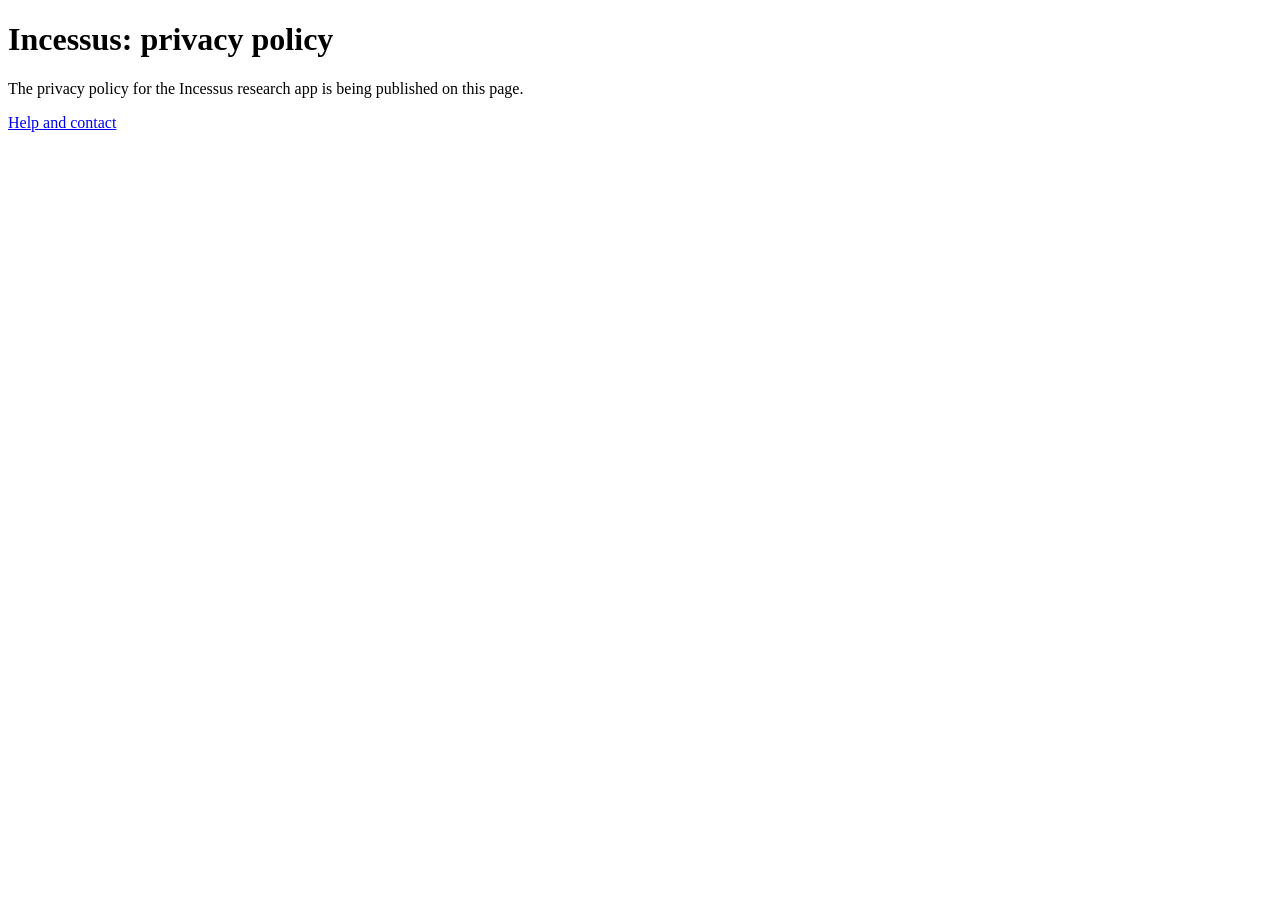
==== privacy.html @ 9a7a67c7 "Placeholder pages Co-Authored-By: Claude Fable 5.2 <noreply@anthropic.com>" ====
<!doctype html>
<html lang="en-GB">
<head>
<meta charset="utf-8">
<meta name="viewport" content="width=device-width, initial-scale=1">
<title>Incessus: privacy policy</title>
</head>
<body>
<h1>Incessus: privacy policy</h1>
<p>The privacy policy for the Incessus research app is being published on this page.</p>
<p><a href="./">Help and contact</a></p>
</body>
</html>
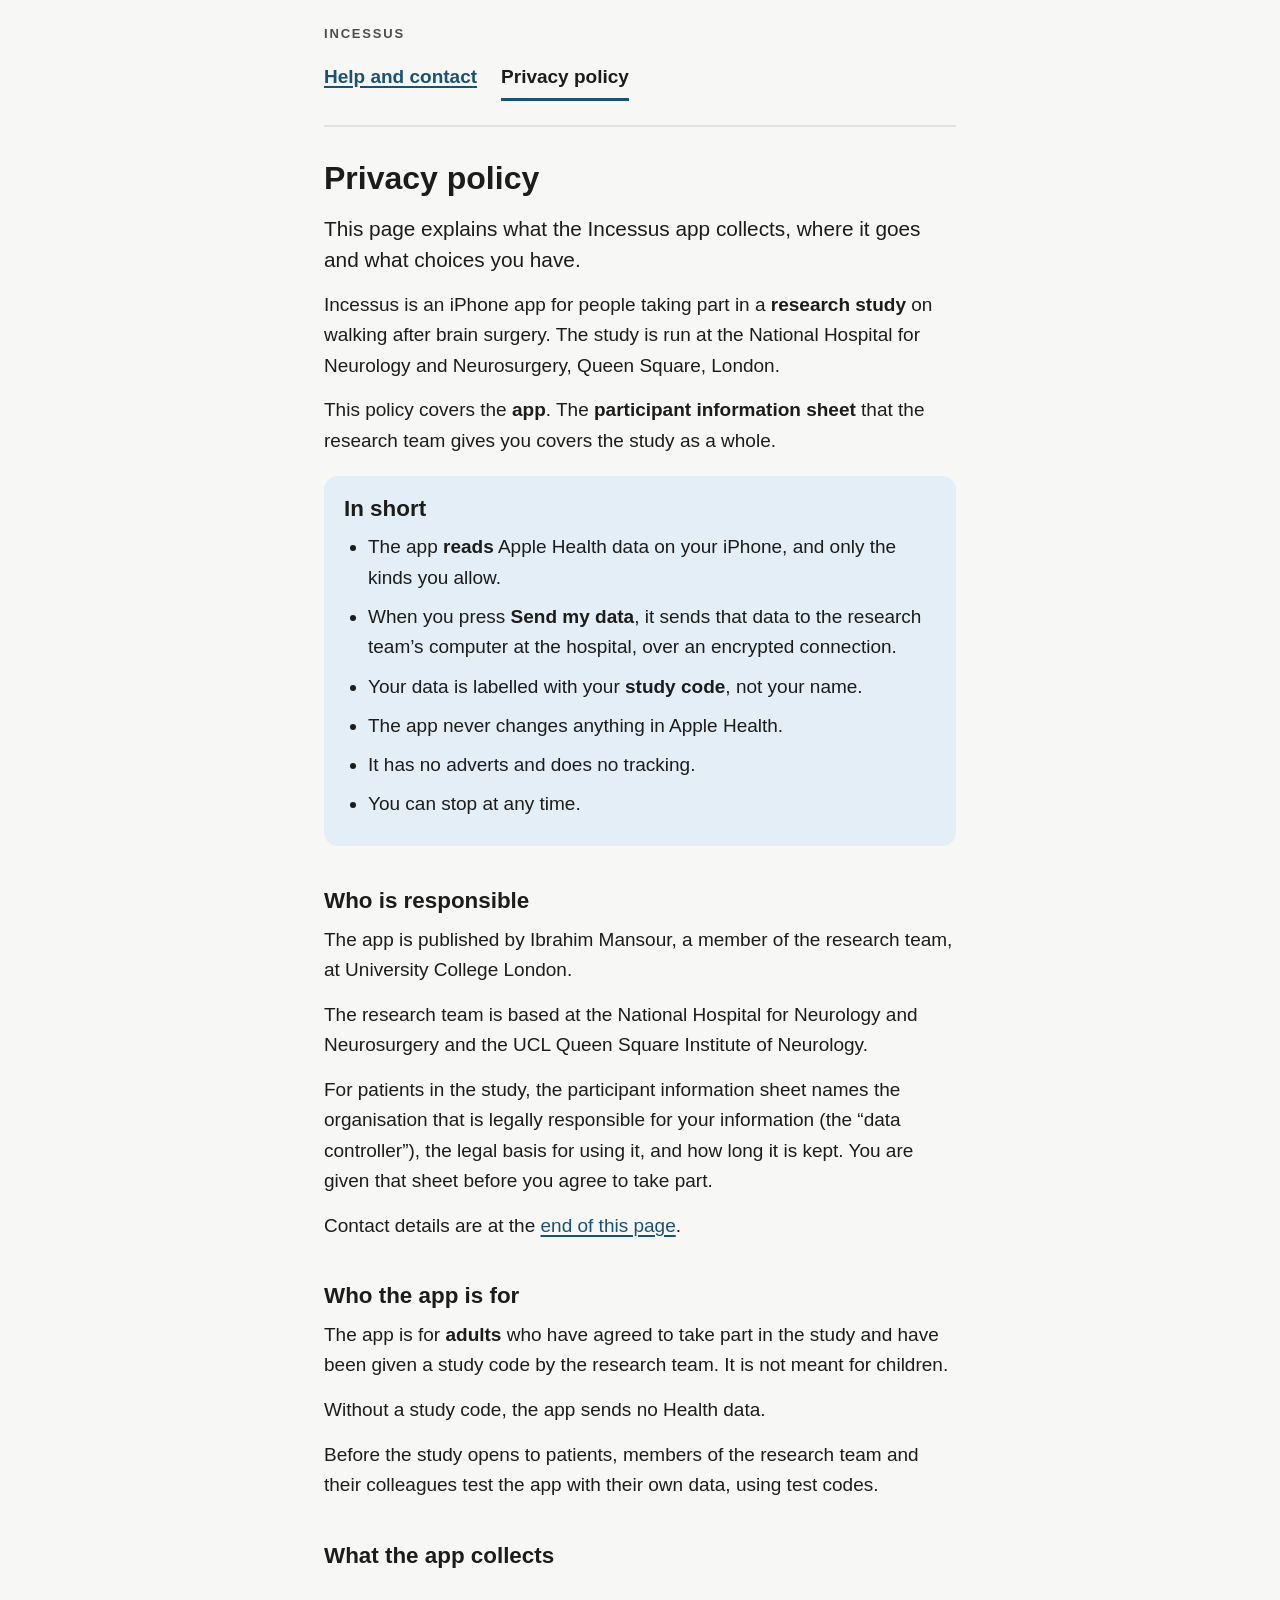
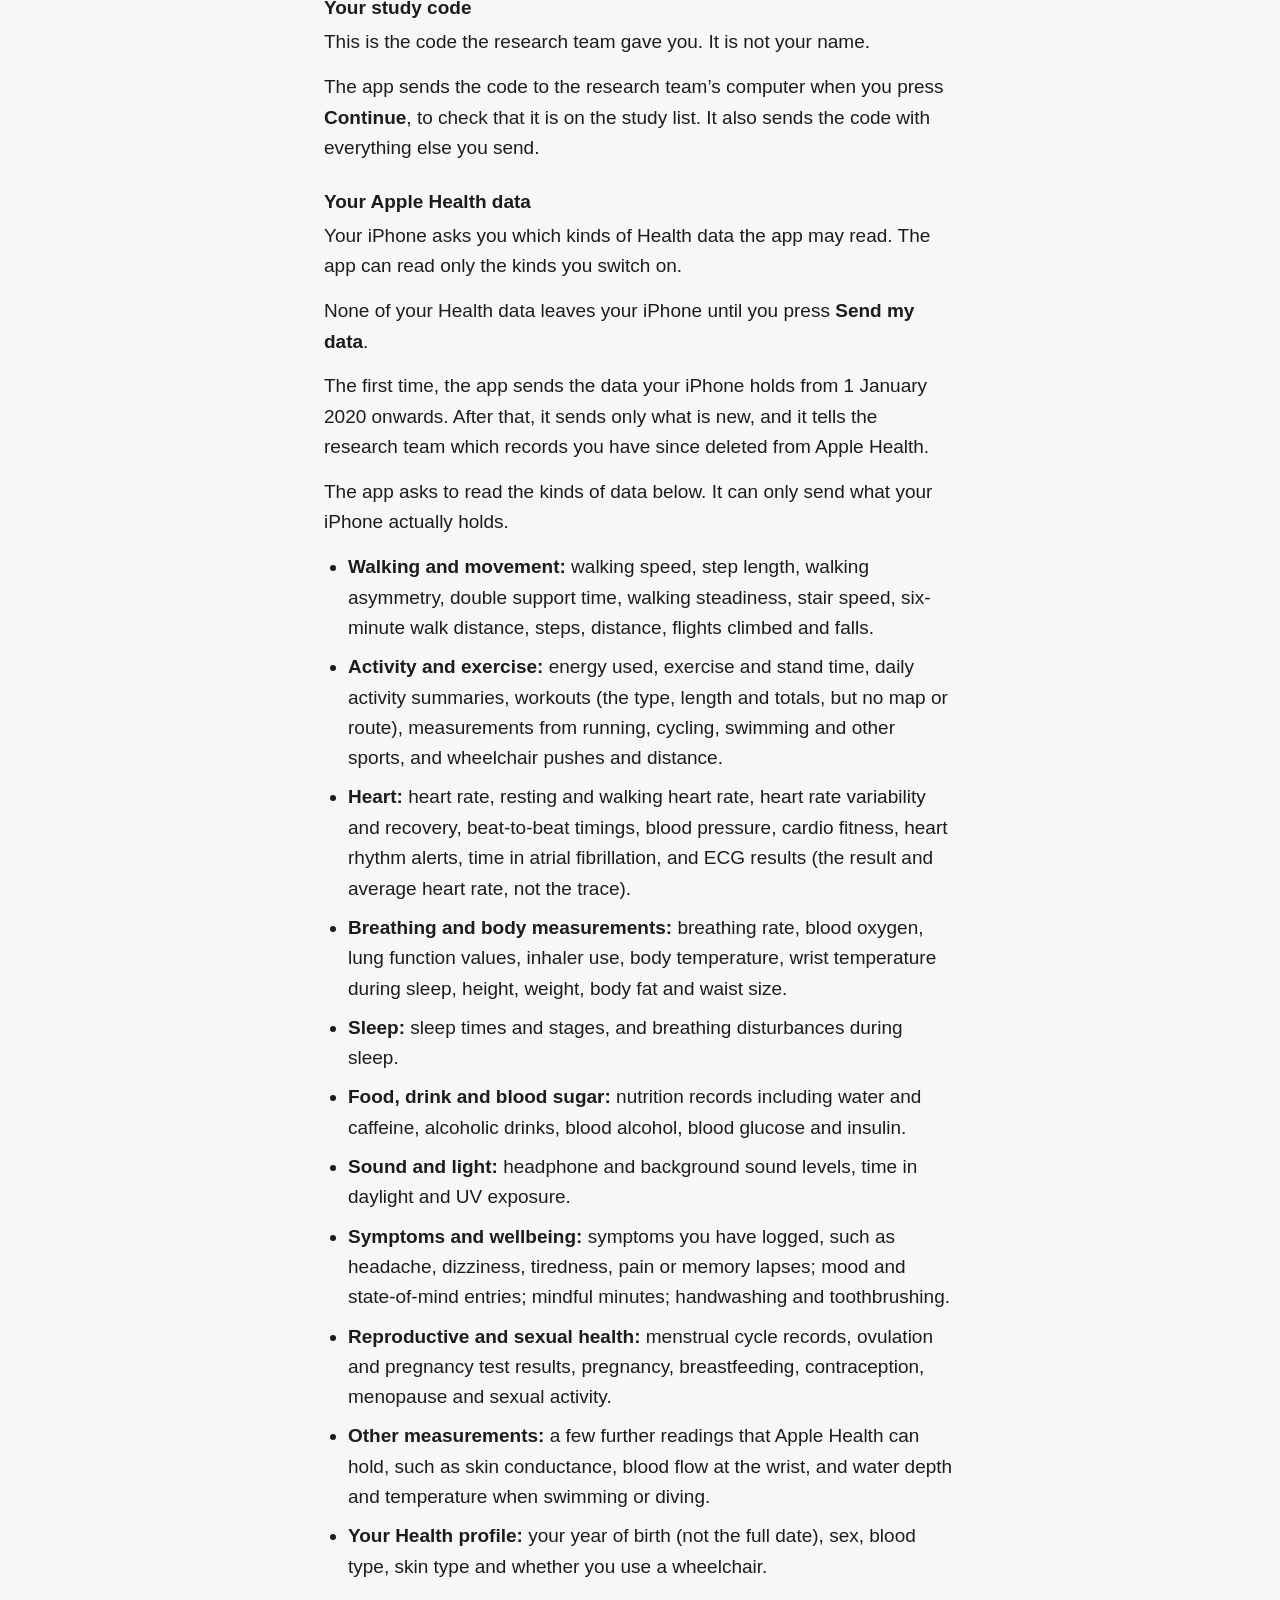
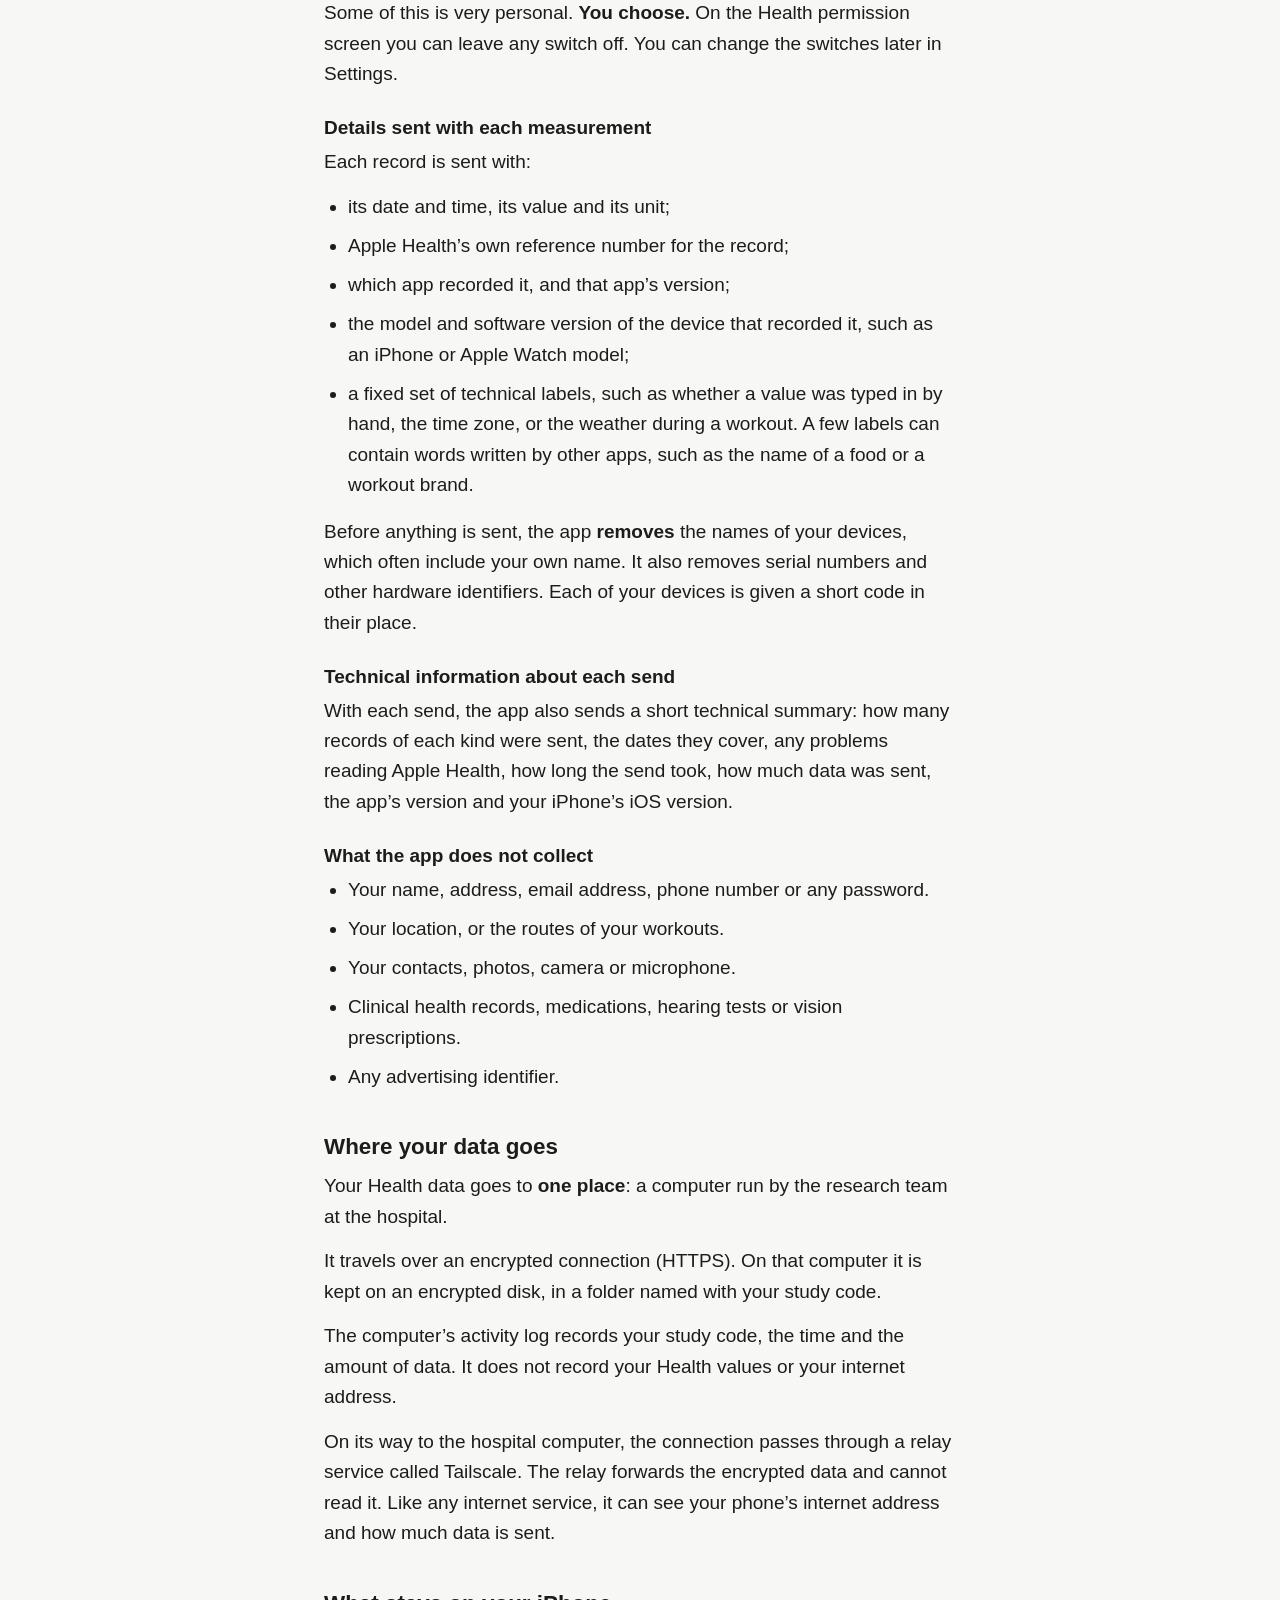
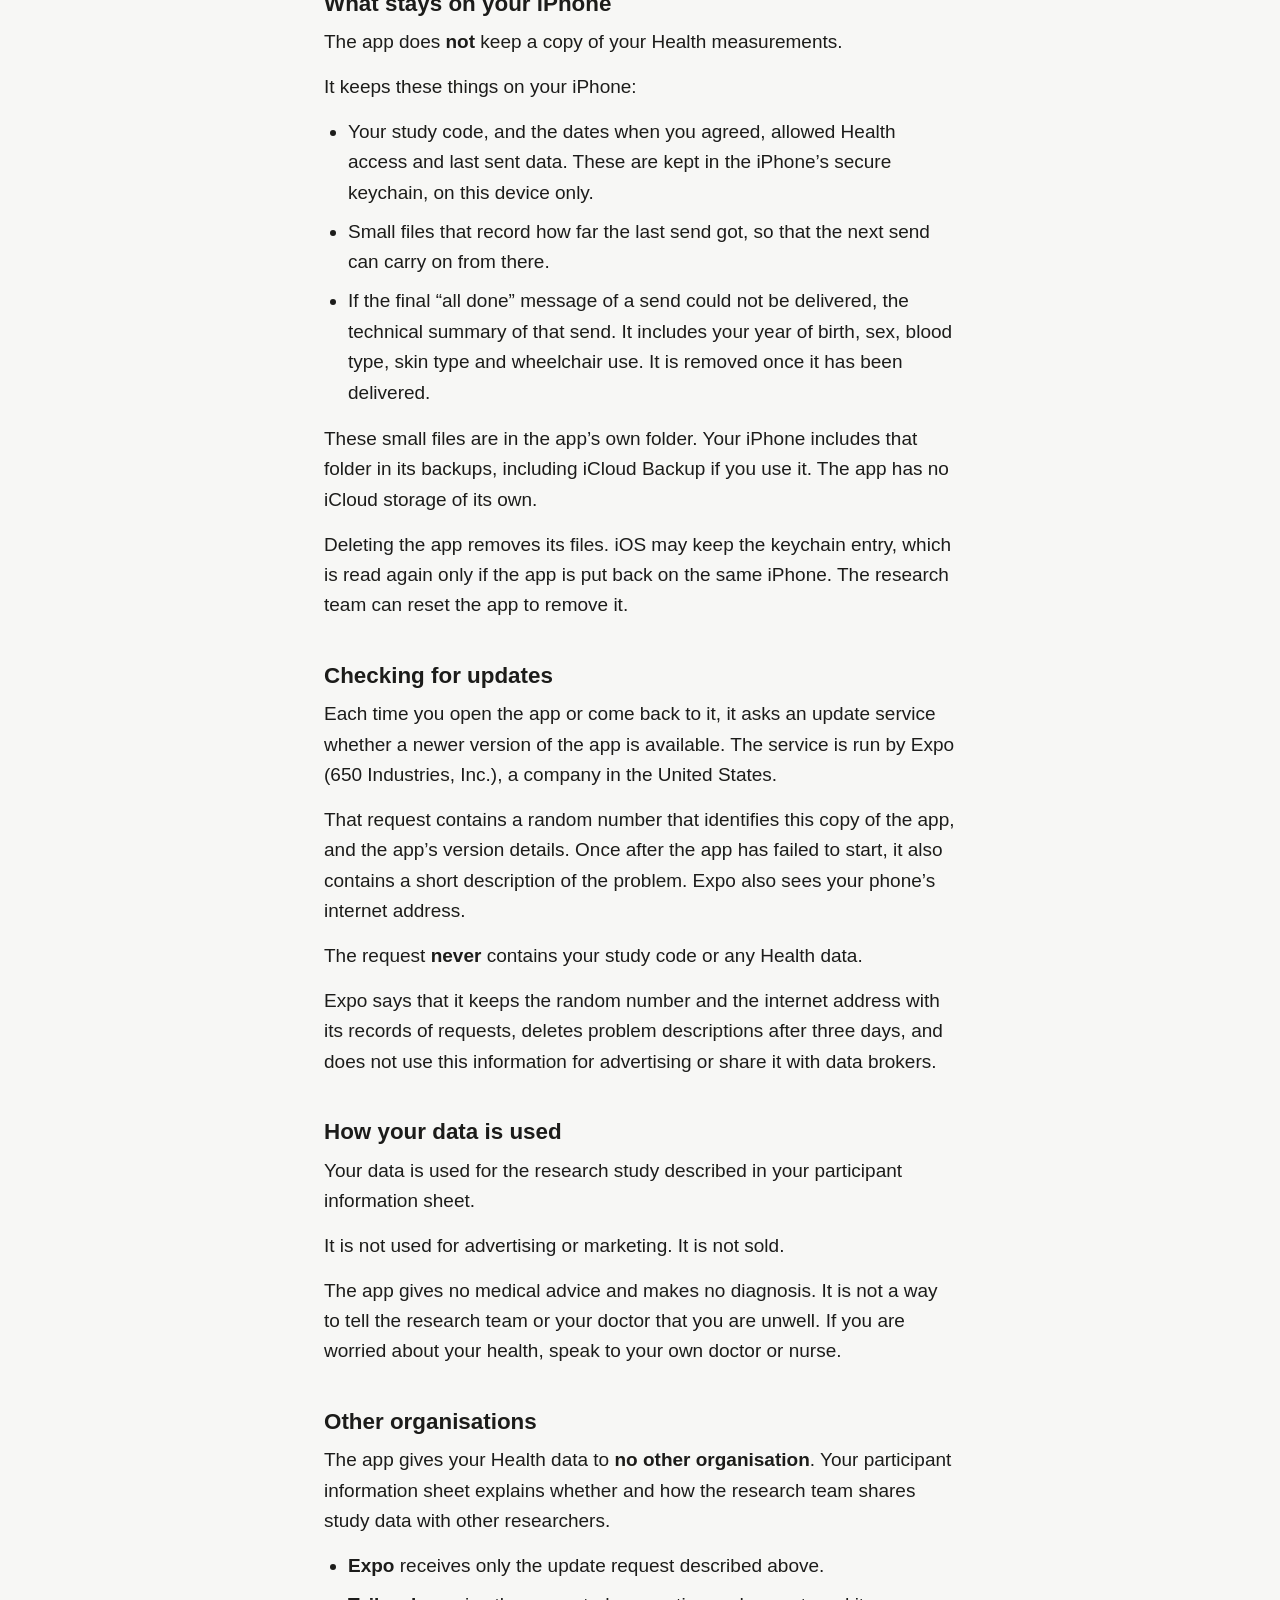
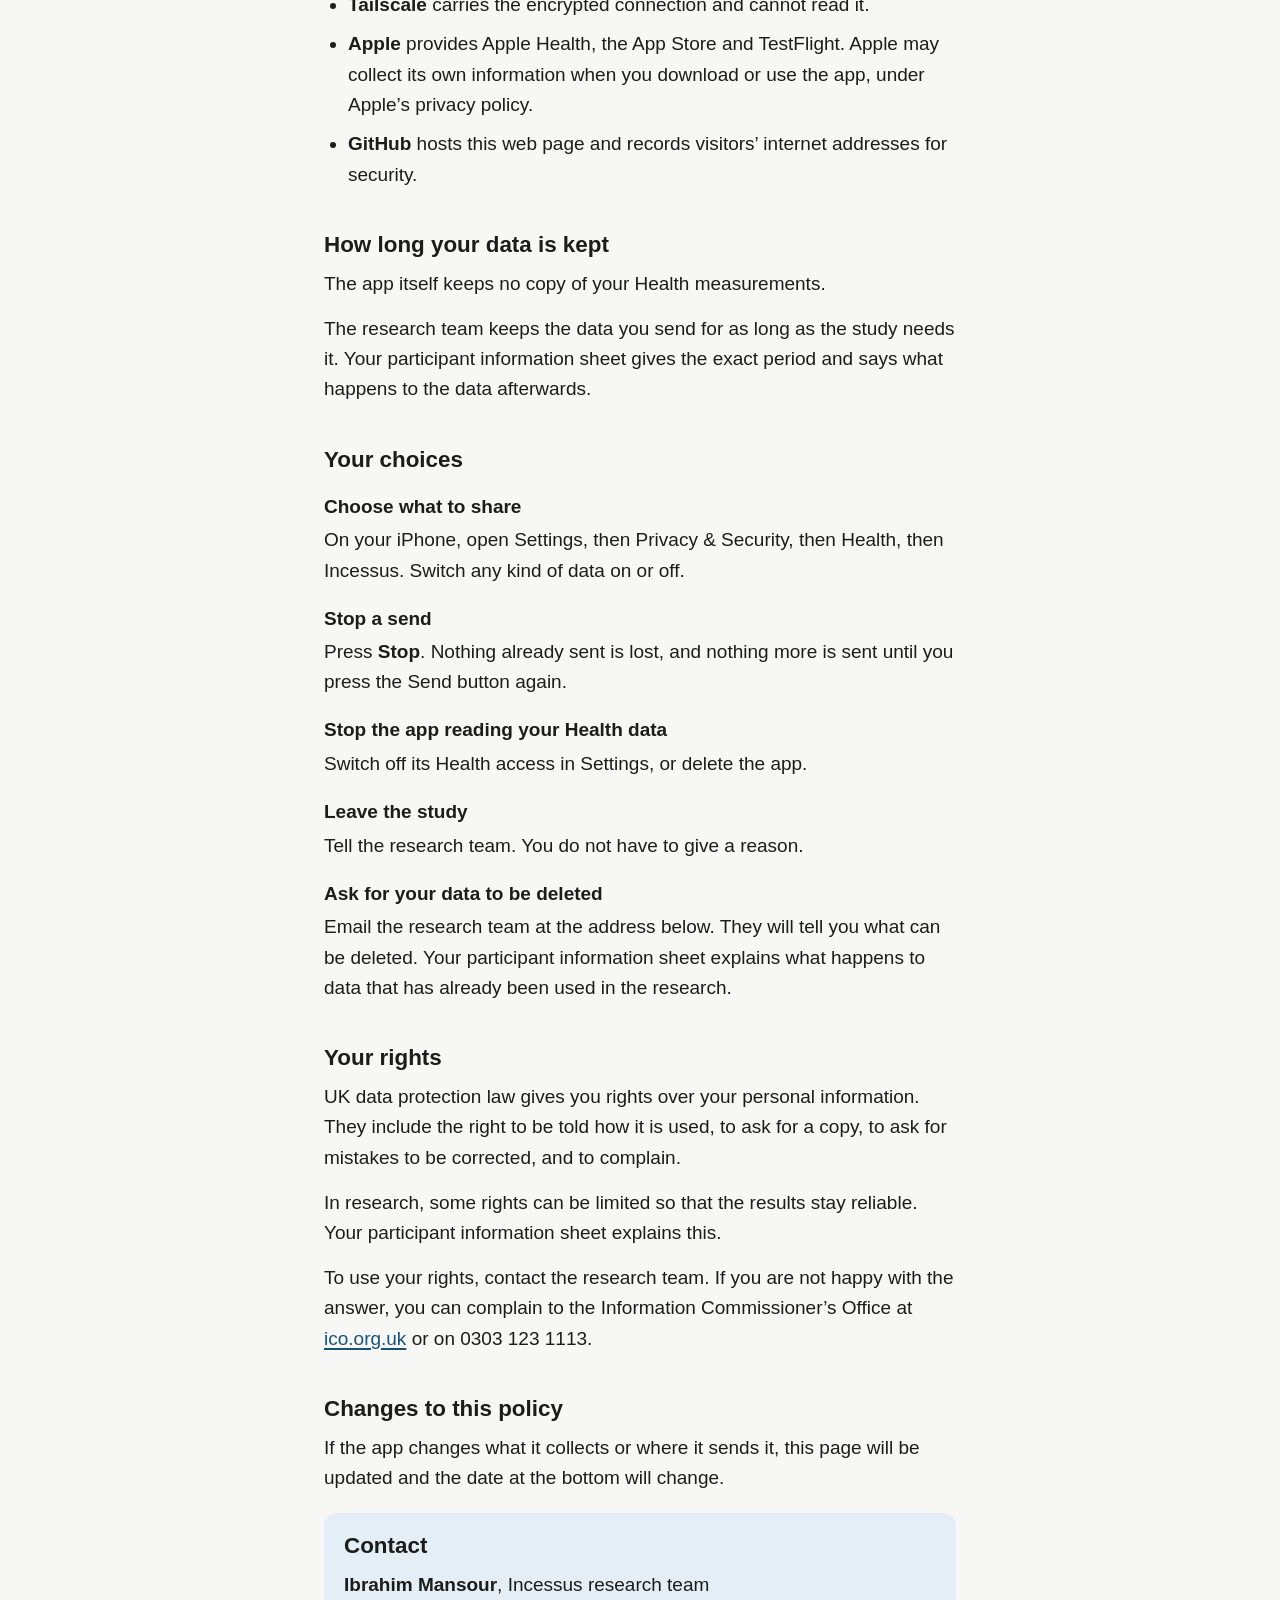
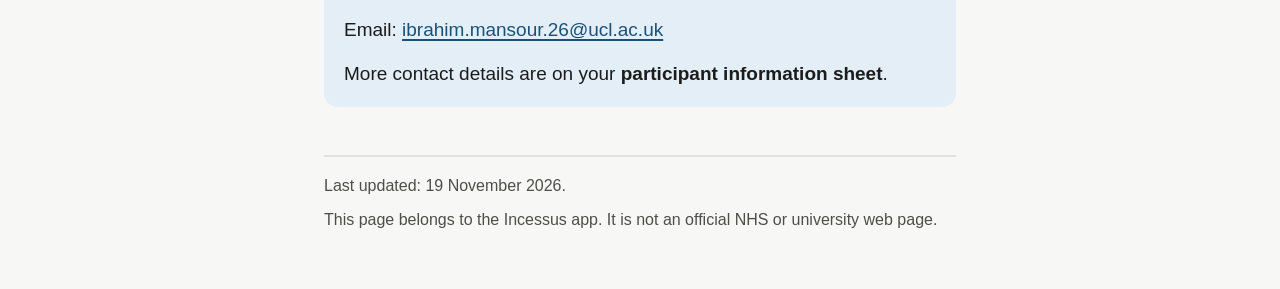
==== commit acc6c7f6: "Privacy policy Co-Authored-By: Claude Fable 5.2 <noreply@anthropic.com>" ====
--- a/privacy.html
+++ b/privacy.html
@@ -3,11 +3,174 @@
 <head>
 <meta charset="utf-8">
 <meta name="viewport" content="width=device-width, initial-scale=1">
+<meta name="description" content="Privacy policy for Incessus, an iPhone app for people taking part in a research study on walking after brain surgery.">
 <title>Incessus: privacy policy</title>
+<link rel="stylesheet" href="style.css">
 </head>
 <body>
-<h1>Incessus: privacy policy</h1>
-<p>The privacy policy for the Incessus research app is being published on this page.</p>
-<p><a href="./">Help and contact</a></p>
+<div class="page">
+<p class="brand">Incessus</p>
+<nav aria-label="Pages">
+<ul>
+<li><a href="./">Help and contact</a></li>
+<li><a href="privacy.html" aria-current="page">Privacy policy</a></li>
+</ul>
+</nav>
+
+<main>
+<h1>Privacy policy</h1>
+
+<p class="lead">This page explains what the Incessus app collects, where it goes and what choices you have.</p>
+<p>Incessus is an iPhone app for people taking part in a <strong>research study</strong> on walking after brain surgery. The study is run at the National Hospital for Neurology and Neurosurgery, Queen Square, London.</p>
+<p>This policy covers the <strong>app</strong>. The <strong>participant information sheet</strong> that the research team gives you covers the study as a whole.</p>
+
+<div class="card">
+<h2>In short</h2>
+<ul>
+<li>The app <strong>reads</strong> Apple Health data on your iPhone, and only the kinds you allow.</li>
+<li>When you press <strong>Send my data</strong>, it sends that data to the research team’s computer at the hospital, over an encrypted connection.</li>
+<li>Your data is labelled with your <strong>study code</strong>, not your name.</li>
+<li>The app never changes anything in Apple Health.</li>
+<li>It has no adverts and does no tracking.</li>
+<li>You can stop at any time.</li>
+</ul>
+</div>
+
+<h2>Who is responsible</h2>
+<p>The app is published by Ibrahim Mansour, a member of the research team, at University College London.</p>
+<p>The research team is based at the National Hospital for Neurology and Neurosurgery and the UCL Queen Square Institute of Neurology.</p>
+<p>For patients in the study, the participant information sheet names the organisation that is legally responsible for your information (the “data controller”), the legal basis for using it, and how long it is kept. You are given that sheet before you agree to take part.</p>
+<p>Contact details are at the <a href="#contact">end of this page</a>.</p>
+
+<h2>Who the app is for</h2>
+<p>The app is for <strong>adults</strong> who have agreed to take part in the study and have been given a study code by the research team. It is not meant for children.</p>
+<p>Without a study code, the app sends no Health data.</p>
+<p>Before the study opens to patients, members of the research team and their colleagues test the app with their own data, using test codes.</p>
+
+<h2>What the app collects</h2>
+
+<h3>Your study code</h3>
+<p>This is the code the research team gave you. It is not your name.</p>
+<p>The app sends the code to the research team’s computer when you press <strong>Continue</strong>, to check that it is on the study list. It also sends the code with everything else you send.</p>
+
+<h3>Your Apple Health data</h3>
+<p>Your iPhone asks you which kinds of Health data the app may read. The app can read only the kinds you switch on.</p>
+<p>None of your Health data leaves your iPhone until you press <strong>Send my data</strong>.</p>
+<p>The first time, the app sends the data your iPhone holds from 1 January 2020 onwards. After that, it sends only what is new, and it tells the research team which records you have since deleted from Apple Health.</p>
+<p>The app asks to read the kinds of data below. It can only send what your iPhone actually holds.</p>
+<ul>
+<li><strong>Walking and movement:</strong> walking speed, step length, walking asymmetry, double support time, walking steadiness, stair speed, six-minute walk distance, steps, distance, flights climbed and falls.</li>
+<li><strong>Activity and exercise:</strong> energy used, exercise and stand time, daily activity summaries, workouts (the type, length and totals, but no map or route), measurements from running, cycling, swimming and other sports, and wheelchair pushes and distance.</li>
+<li><strong>Heart:</strong> heart rate, resting and walking heart rate, heart rate variability and recovery, beat-to-beat timings, blood pressure, cardio fitness, heart rhythm alerts, time in atrial fibrillation, and ECG results (the result and average heart rate, not the trace).</li>
+<li><strong>Breathing and body measurements:</strong> breathing rate, blood oxygen, lung function values, inhaler use, body temperature, wrist temperature during sleep, height, weight, body fat and waist size.</li>
+<li><strong>Sleep:</strong> sleep times and stages, and breathing disturbances during sleep.</li>
+<li><strong>Food, drink and blood sugar:</strong> nutrition records including water and caffeine, alcoholic drinks, blood alcohol, blood glucose and insulin.</li>
+<li><strong>Sound and light:</strong> headphone and background sound levels, time in daylight and UV exposure.</li>
+<li><strong>Symptoms and wellbeing:</strong> symptoms you have logged, such as headache, dizziness, tiredness, pain or memory lapses; mood and state-of-mind entries; mindful minutes; handwashing and toothbrushing.</li>
+<li><strong>Reproductive and sexual health:</strong> menstrual cycle records, ovulation and pregnancy test results, pregnancy, breastfeeding, contraception, menopause and sexual activity.</li>
+<li><strong>Other measurements:</strong> a few further readings that Apple Health can hold, such as skin conductance, blood flow at the wrist, and water depth and temperature when swimming or diving.</li>
+<li><strong>Your Health profile:</strong> your year of birth (not the full date), sex, blood type, skin type and whether you use a wheelchair.</li>
+</ul>
+<p>Some of this is very personal. <strong>You choose.</strong> On the Health permission screen you can leave any switch off. You can change the switches later in Settings.</p>
+
+<h3>Details sent with each measurement</h3>
+<p>Each record is sent with:</p>
+<ul>
+<li>its date and time, its value and its unit;</li>
+<li>Apple Health’s own reference number for the record;</li>
+<li>which app recorded it, and that app’s version;</li>
+<li>the model and software version of the device that recorded it, such as an iPhone or Apple Watch model;</li>
+<li>a fixed set of technical labels, such as whether a value was typed in by hand, the time zone, or the weather during a workout. A few labels can contain words written by other apps, such as the name of a food or a workout brand.</li>
+</ul>
+<p>Before anything is sent, the app <strong>removes</strong> the names of your devices, which often include your own name. It also removes serial numbers and other hardware identifiers. Each of your devices is given a short code in their place.</p>
+
+<h3>Technical information about each send</h3>
+<p>With each send, the app also sends a short technical summary: how many records of each kind were sent, the dates they cover, any problems reading Apple Health, how long the send took, how much data was sent, the app’s version and your iPhone’s iOS version.</p>
+
+<h3>What the app does not collect</h3>
+<ul>
+<li>Your name, address, email address, phone number or any password.</li>
+<li>Your location, or the routes of your workouts.</li>
+<li>Your contacts, photos, camera or microphone.</li>
+<li>Clinical health records, medications, hearing tests or vision prescriptions.</li>
+<li>Any advertising identifier.</li>
+</ul>
+
+<h2>Where your data goes</h2>
+<p>Your Health data goes to <strong>one place</strong>: a computer run by the research team at the hospital.</p>
+<p>It travels over an encrypted connection (HTTPS). On that computer it is kept on an encrypted disk, in a folder named with your study code.</p>
+<p>The computer’s activity log records your study code, the time and the amount of data. It does not record your Health values or your internet address.</p>
+<p>On its way to the hospital computer, the connection passes through a relay service called Tailscale. The relay forwards the encrypted data and cannot read it. Like any internet service, it can see your phone’s internet address and how much data is sent.</p>
+
+<h2>What stays on your iPhone</h2>
+<p>The app does <strong>not</strong> keep a copy of your Health measurements.</p>
+<p>It keeps these things on your iPhone:</p>
+<ul>
+<li>Your study code, and the dates when you agreed, allowed Health access and last sent data. These are kept in the iPhone’s secure keychain, on this device only.</li>
+<li>Small files that record how far the last send got, so that the next send can carry on from there.</li>
+<li>If the final “all done” message of a send could not be delivered, the technical summary of that send. It includes your year of birth, sex, blood type, skin type and wheelchair use. It is removed once it has been delivered.</li>
+</ul>
+<p>These small files are in the app’s own folder. Your iPhone includes that folder in its backups, including iCloud Backup if you use it. The app has no iCloud storage of its own.</p>
+<p>Deleting the app removes its files. iOS may keep the keychain entry, which is read again only if the app is put back on the same iPhone. The research team can reset the app to remove it.</p>
+
+<h2>Checking for updates</h2>
+<p>Each time you open the app or come back to it, it asks an update service whether a newer version of the app is available. The service is run by Expo (650 Industries, Inc.), a company in the United States.</p>
+<p>That request contains a random number that identifies this copy of the app, and the app’s version details. Once after the app has failed to start, it also contains a short description of the problem. Expo also sees your phone’s internet address.</p>
+<p>The request <strong>never</strong> contains your study code or any Health data.</p>
+<p>Expo says that it keeps the random number and the internet address with its records of requests, deletes problem descriptions after three days, and does not use this information for advertising or share it with data brokers.</p>
+
+<h2>How your data is used</h2>
+<p>Your data is used for the research study described in your participant information sheet.</p>
+<p>It is not used for advertising or marketing. It is not sold.</p>
+<p>The app gives no medical advice and makes no diagnosis. It is not a way to tell the research team or your doctor that you are unwell. If you are worried about your health, speak to your own doctor or nurse.</p>
+
+<h2>Other organisations</h2>
+<p>The app gives your Health data to <strong>no other organisation</strong>. Your participant information sheet explains whether and how the research team shares study data with other researchers.</p>
+<ul>
+<li><strong>Expo</strong> receives only the update request described above.</li>
+<li><strong>Tailscale</strong> carries the encrypted connection and cannot read it.</li>
+<li><strong>Apple</strong> provides Apple Health, the App Store and TestFlight. Apple may collect its own information when you download or use the app, under Apple’s privacy policy.</li>
+<li><strong>GitHub</strong> hosts this web page and records visitors’ internet addresses for security.</li>
+</ul>
+
+<h2>How long your data is kept</h2>
+<p>The app itself keeps no copy of your Health measurements.</p>
+<p>The research team keeps the data you send for as long as the study needs it. Your participant information sheet gives the exact period and says what happens to the data afterwards.</p>
+
+<h2>Your choices</h2>
+<dl>
+<dt>Choose what to share</dt>
+<dd>On your iPhone, open Settings, then Privacy &amp; Security, then Health, then Incessus. Switch any kind of data on or off.</dd>
+<dt>Stop a send</dt>
+<dd>Press <strong>Stop</strong>. Nothing already sent is lost, and nothing more is sent until you press the Send button again.</dd>
+<dt>Stop the app reading your Health data</dt>
+<dd>Switch off its Health access in Settings, or delete the app.</dd>
+<dt>Leave the study</dt>
+<dd>Tell the research team. You do not have to give a reason.</dd>
+<dt>Ask for your data to be deleted</dt>
+<dd>Email the research team at the address below. They will tell you what can be deleted. Your participant information sheet explains what happens to data that has already been used in the research.</dd>
+</dl>
+
+<h2>Your rights</h2>
+<p>UK data protection law gives you rights over your personal information. They include the right to be told how it is used, to ask for a copy, to ask for mistakes to be corrected, and to complain.</p>
+<p>In research, some rights can be limited so that the results stay reliable. Your participant information sheet explains this.</p>
+<p>To use your rights, contact the research team. If you are not happy with the answer, you can complain to the Information Commissioner’s Office at <a href="https://ico.org.uk/make-a-complaint/">ico.org.uk</a> or on 0303 123 1113.</p>
+
+<h2>Changes to this policy</h2>
+<p>If the app changes what it collects or where it sends it, this page will be updated and the date at the bottom will change.</p>
+
+<div class="card" id="contact">
+<h2>Contact</h2>
+<p><strong>Ibrahim Mansour</strong>, Incessus research team</p>
+<p>Email: <a href="mailto:ibrahim.mansour.26@ucl.ac.uk">ibrahim.mansour.26@ucl.ac.uk</a></p>
+<p>More contact details are on your <strong>participant information sheet</strong>.</p>
+</div>
+</main>
+
+<footer>
+<p>Last updated: 19 November 2026.</p>
+<p>This page belongs to the Incessus app. It is not an official NHS or university web page.</p>
+</footer>
+</div>
 </body>
 </html>
--- a/style.css
+++ b/style.css
@@ -0,0 +1,71 @@
+/* Incessus public pages. Same palette as the app (src/ui/screens.tsx); every text pair is 7:1 or better.
+   No scripts, no fonts or images from other sites: opening these pages contacts GitHub Pages and nobody else. */
+:root {
+  --bg: #f7f7f5;
+  --ink: #1c1c1a;
+  --muted: #4e4e49;
+  --line: #e2e2de;
+  --link: #1a5277;
+  --card: #e3eef7;
+  --card-link: #1a5277;
+  --card-muted: #4e4e49;
+  color-scheme: light dark;
+}
+@media (prefers-color-scheme: dark) {
+  :root {
+    --bg: #141413;
+    --ink: #f2f2ee;
+    --muted: #c9c9c2;
+    --line: #4a4a45;
+    --link: #9cc9ea;
+    --card: #17303f;
+    --card-link: #b5d8f2;
+    --card-muted: #d2d2cb;
+  }
+}
+* { box-sizing: border-box; }
+html { -webkit-text-size-adjust: 100%; text-size-adjust: 100%; }
+body {
+  margin: 0;
+  background: var(--bg);
+  color: var(--ink);
+  font-family: -apple-system, BlinkMacSystemFont, "Segoe UI", Roboto, Helvetica, Arial, sans-serif;
+  font-size: 1.1875rem;
+  line-height: 1.6;
+}
+.page { max-width: 42rem; margin: 0 auto; padding: 1.5rem 1.25rem 3rem; }
+.brand {
+  margin: 0 0 0.75rem;
+  font-size: 0.8125rem;
+  font-weight: 700;
+  letter-spacing: 0.14em;
+  text-transform: uppercase;
+  color: var(--muted);
+}
+nav { margin: 0 0 2rem; padding-bottom: 0.9rem; border-bottom: 2px solid var(--line); }
+nav ul { list-style: none; margin: 0; padding: 0; display: flex; flex-wrap: wrap; gap: 0.25rem 1.5rem; }
+nav a { display: inline-block; padding: 0.35rem 0; font-weight: 600; }
+nav a[aria-current="page"] { color: var(--ink); text-decoration: none; border-bottom: 3px solid var(--link); }
+h1 { margin: 0 0 1rem; font-size: 2rem; line-height: 1.2; text-wrap: balance; }
+h2 { margin: 2.5rem 0 0.6rem; font-size: 1.4rem; line-height: 1.3; text-wrap: balance; }
+h3 { margin: 1.6rem 0 0.4rem; font-size: 1.1875rem; line-height: 1.35; }
+p { margin: 0 0 0.9rem; }
+ul, ol { margin: 0 0 1rem; padding-left: 1.5rem; }
+li { margin: 0 0 0.55rem; }
+li > ul { margin-top: 0.5rem; }
+a { color: var(--link); text-underline-offset: 0.15em; text-decoration-thickness: 0.08em; overflow-wrap: anywhere; }
+a:focus-visible { outline: 3px solid var(--link); outline-offset: 3px; border-radius: 3px; }
+strong { font-weight: 700; }
+.lead { font-size: 1.3rem; line-height: 1.5; }
+.card { margin: 1.25rem 0; padding: 1.1rem 1.25rem; background: var(--card); border-radius: 14px; }
+.card a { color: var(--card-link); }
+.card p:last-child, .card ul:last-child { margin-bottom: 0; }
+.card h2, .card h3 { margin-top: 0; }
+.says { font-weight: 700; }
+dl { margin: 0 0 1rem; }
+dt { margin-top: 1.1rem; font-weight: 700; }
+dd { margin: 0.2rem 0 0; }
+.small { font-size: 1rem; color: var(--muted); }
+.card .small { color: var(--card-muted); }
+footer { margin-top: 3rem; padding-top: 1rem; border-top: 2px solid var(--line); }
+footer p { font-size: 1rem; color: var(--muted); margin-bottom: 0.5rem; }
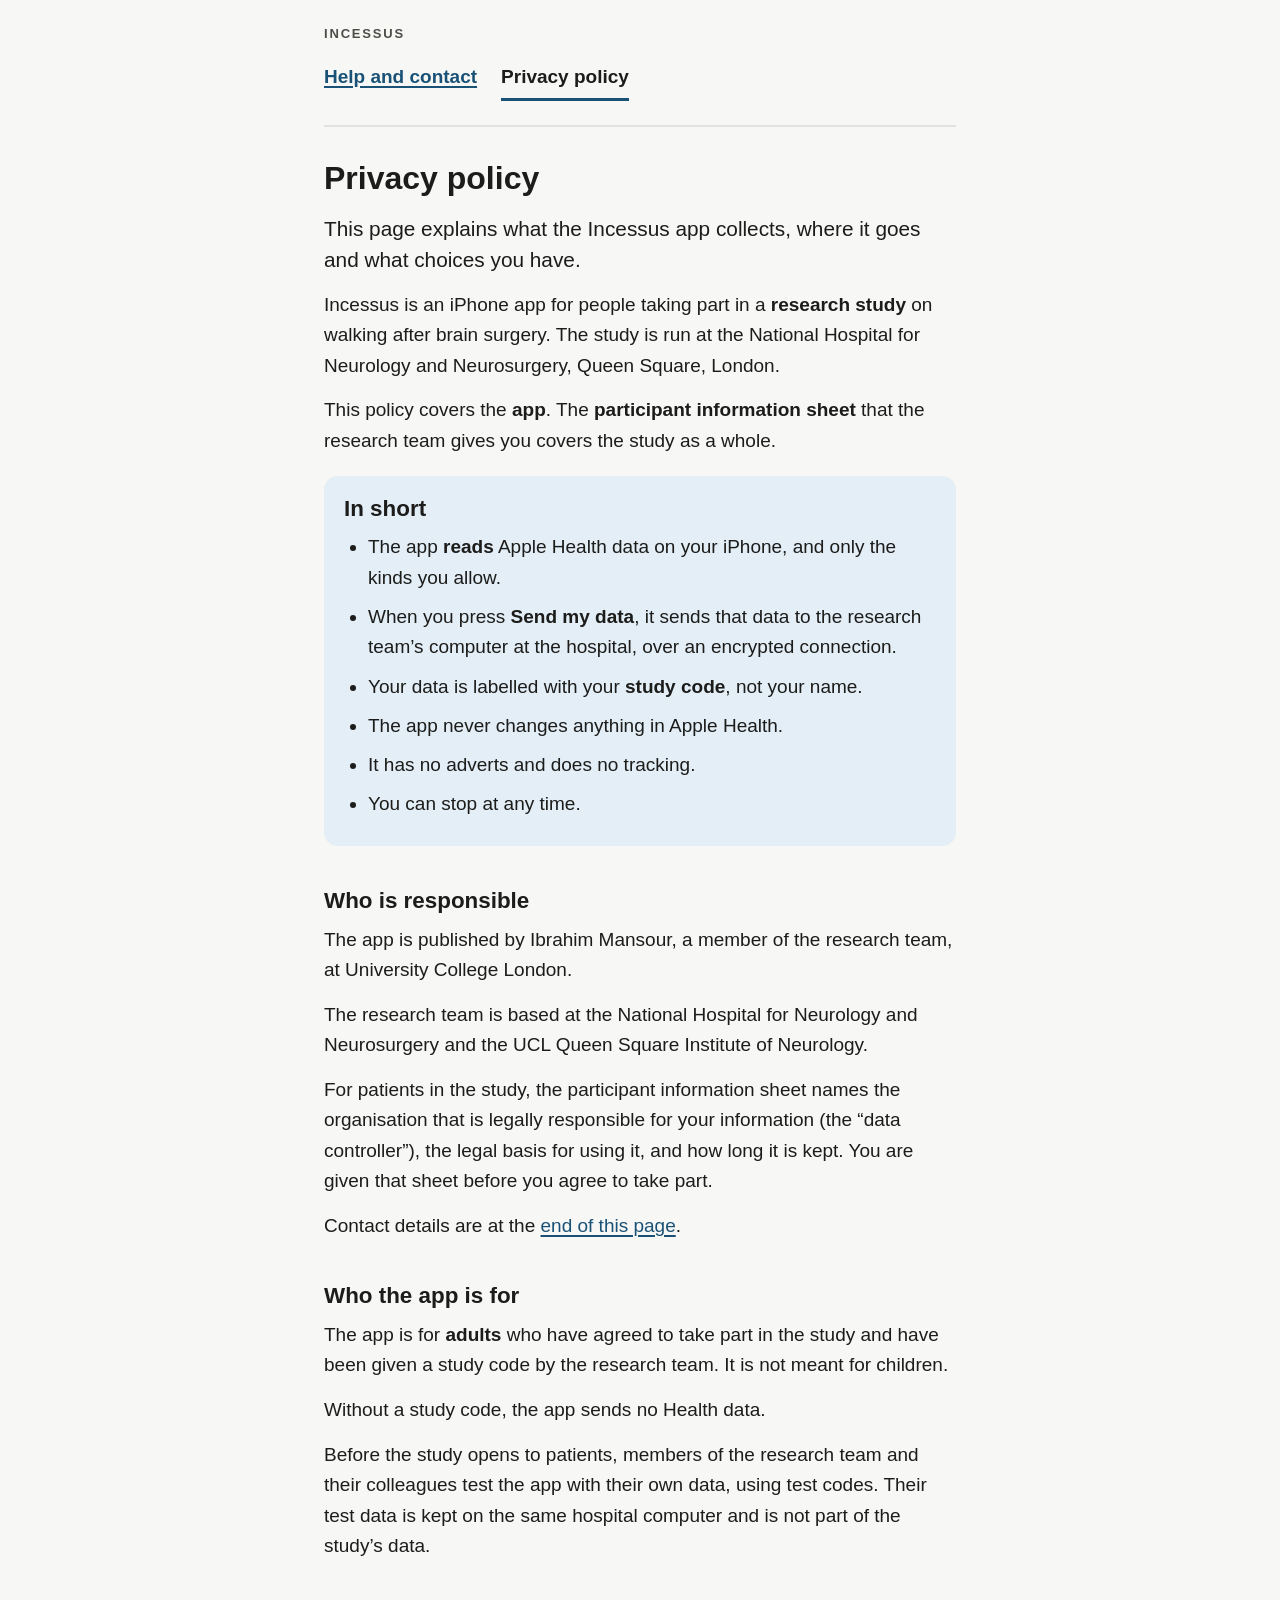
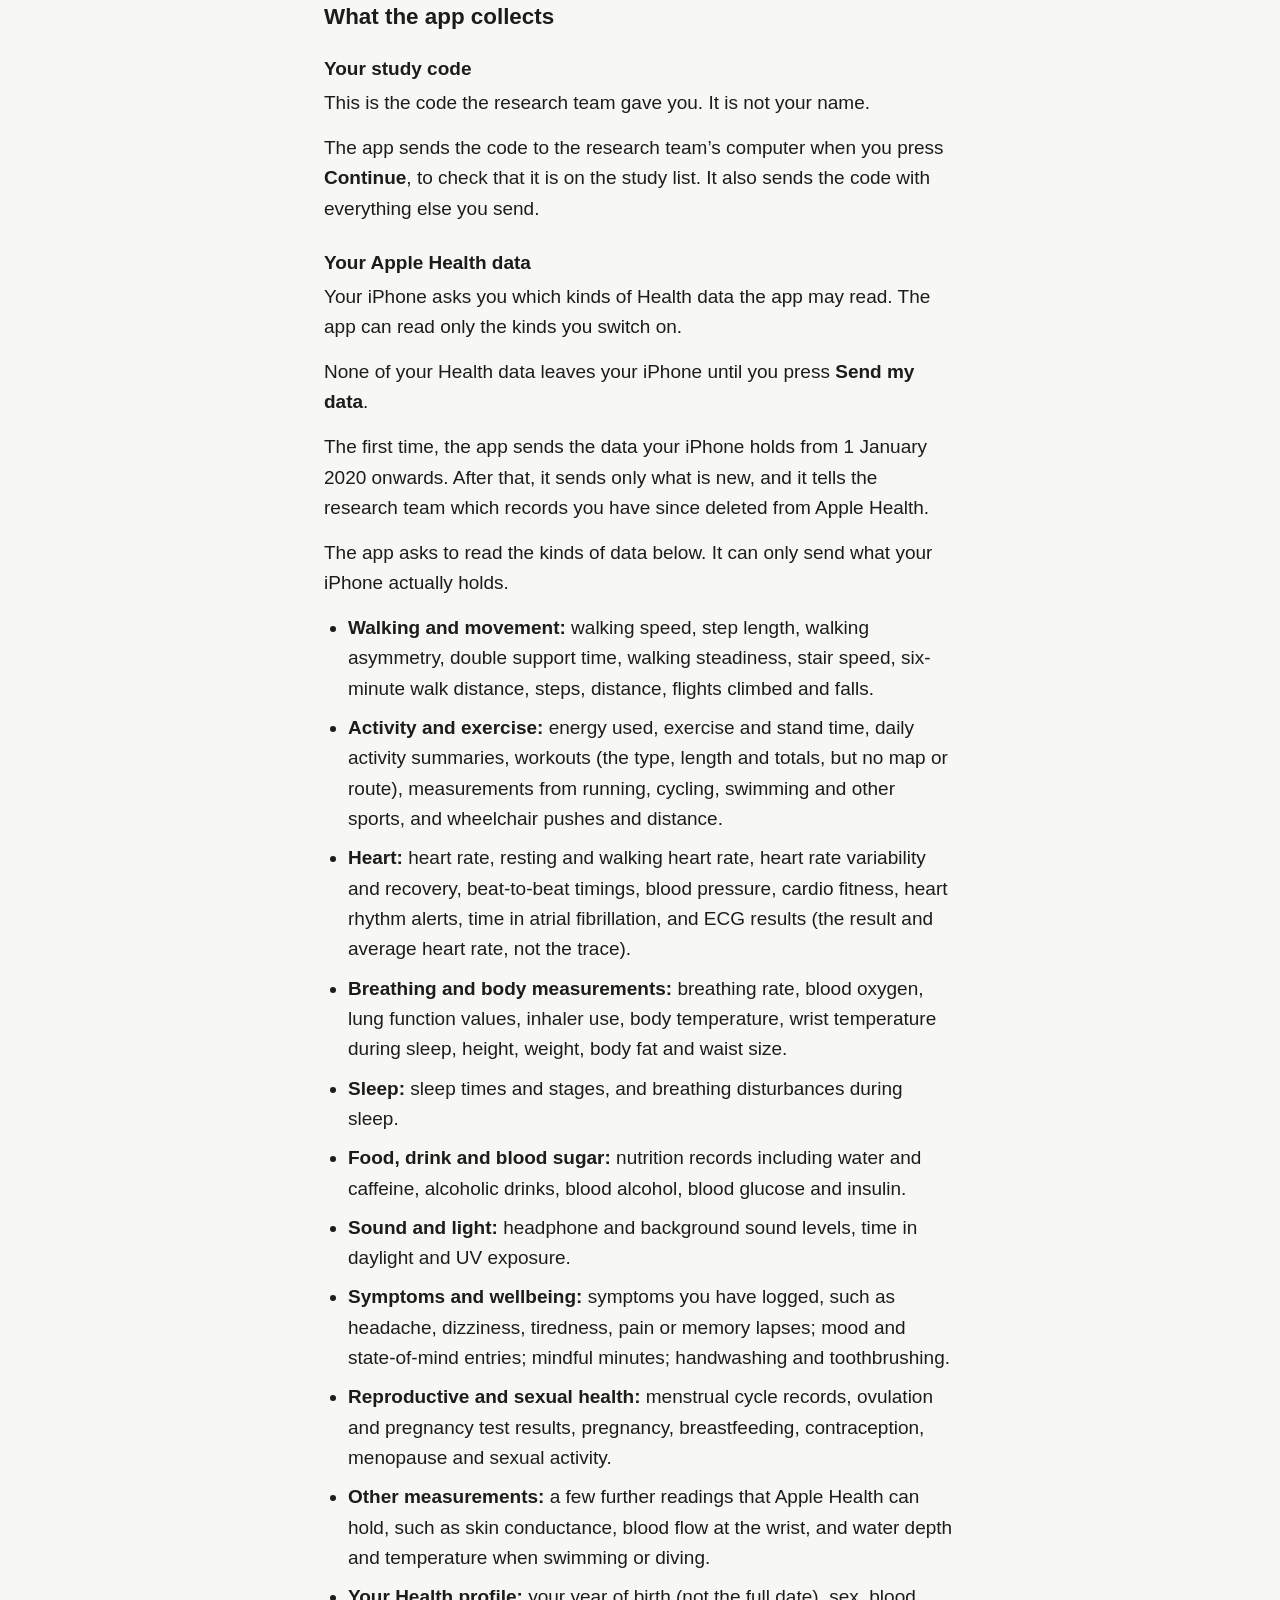
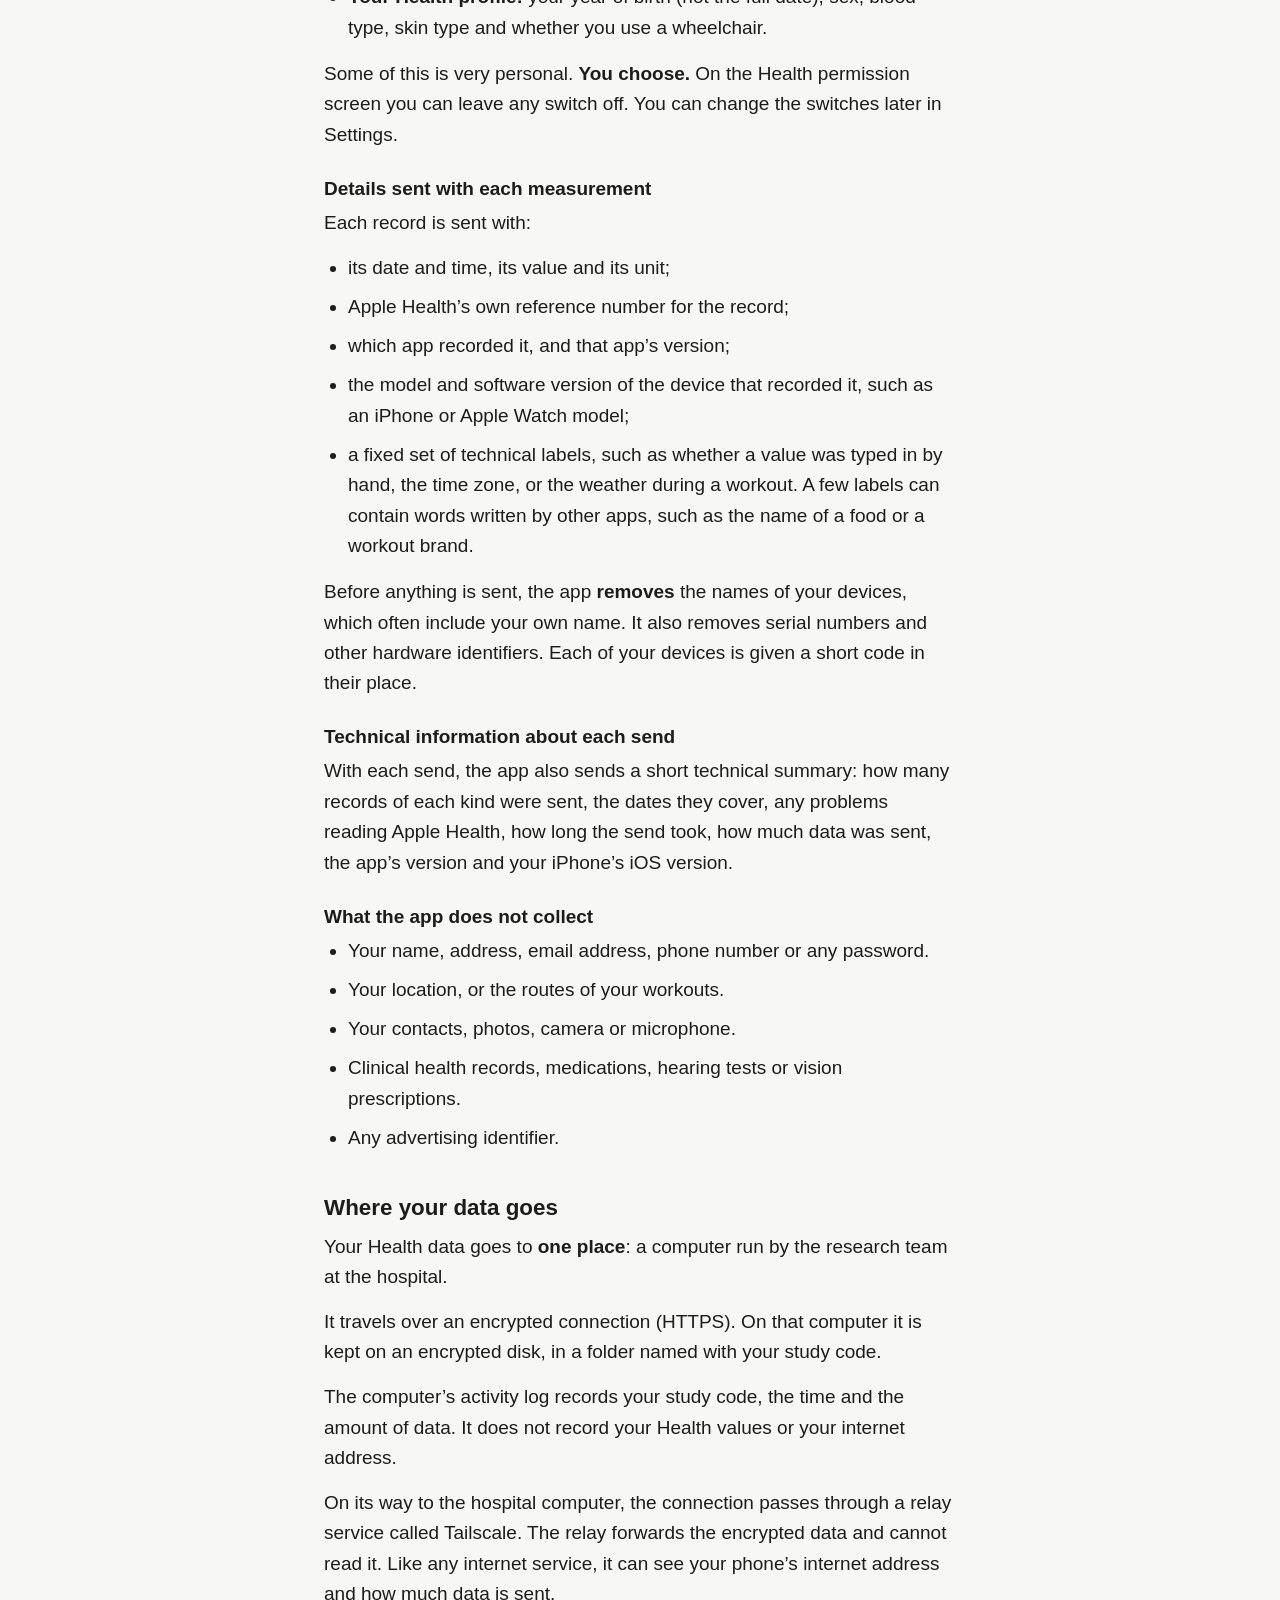
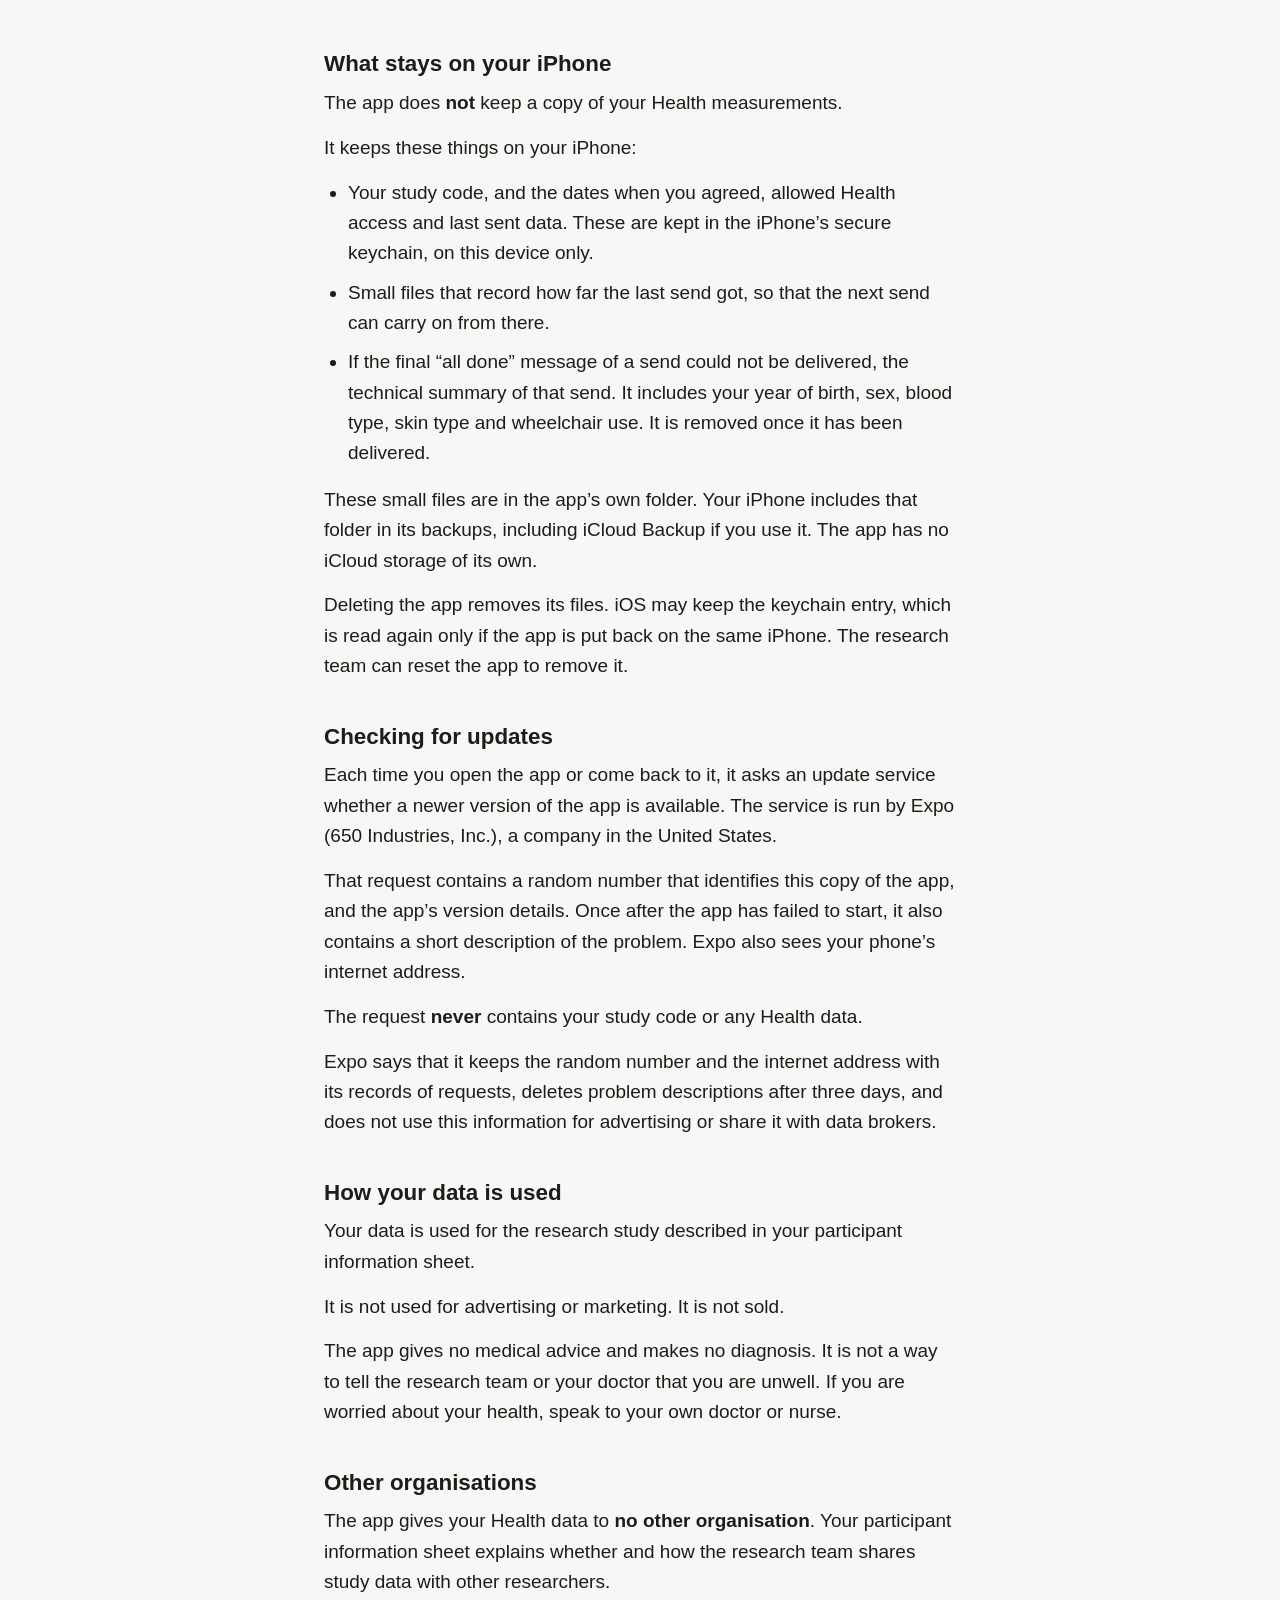
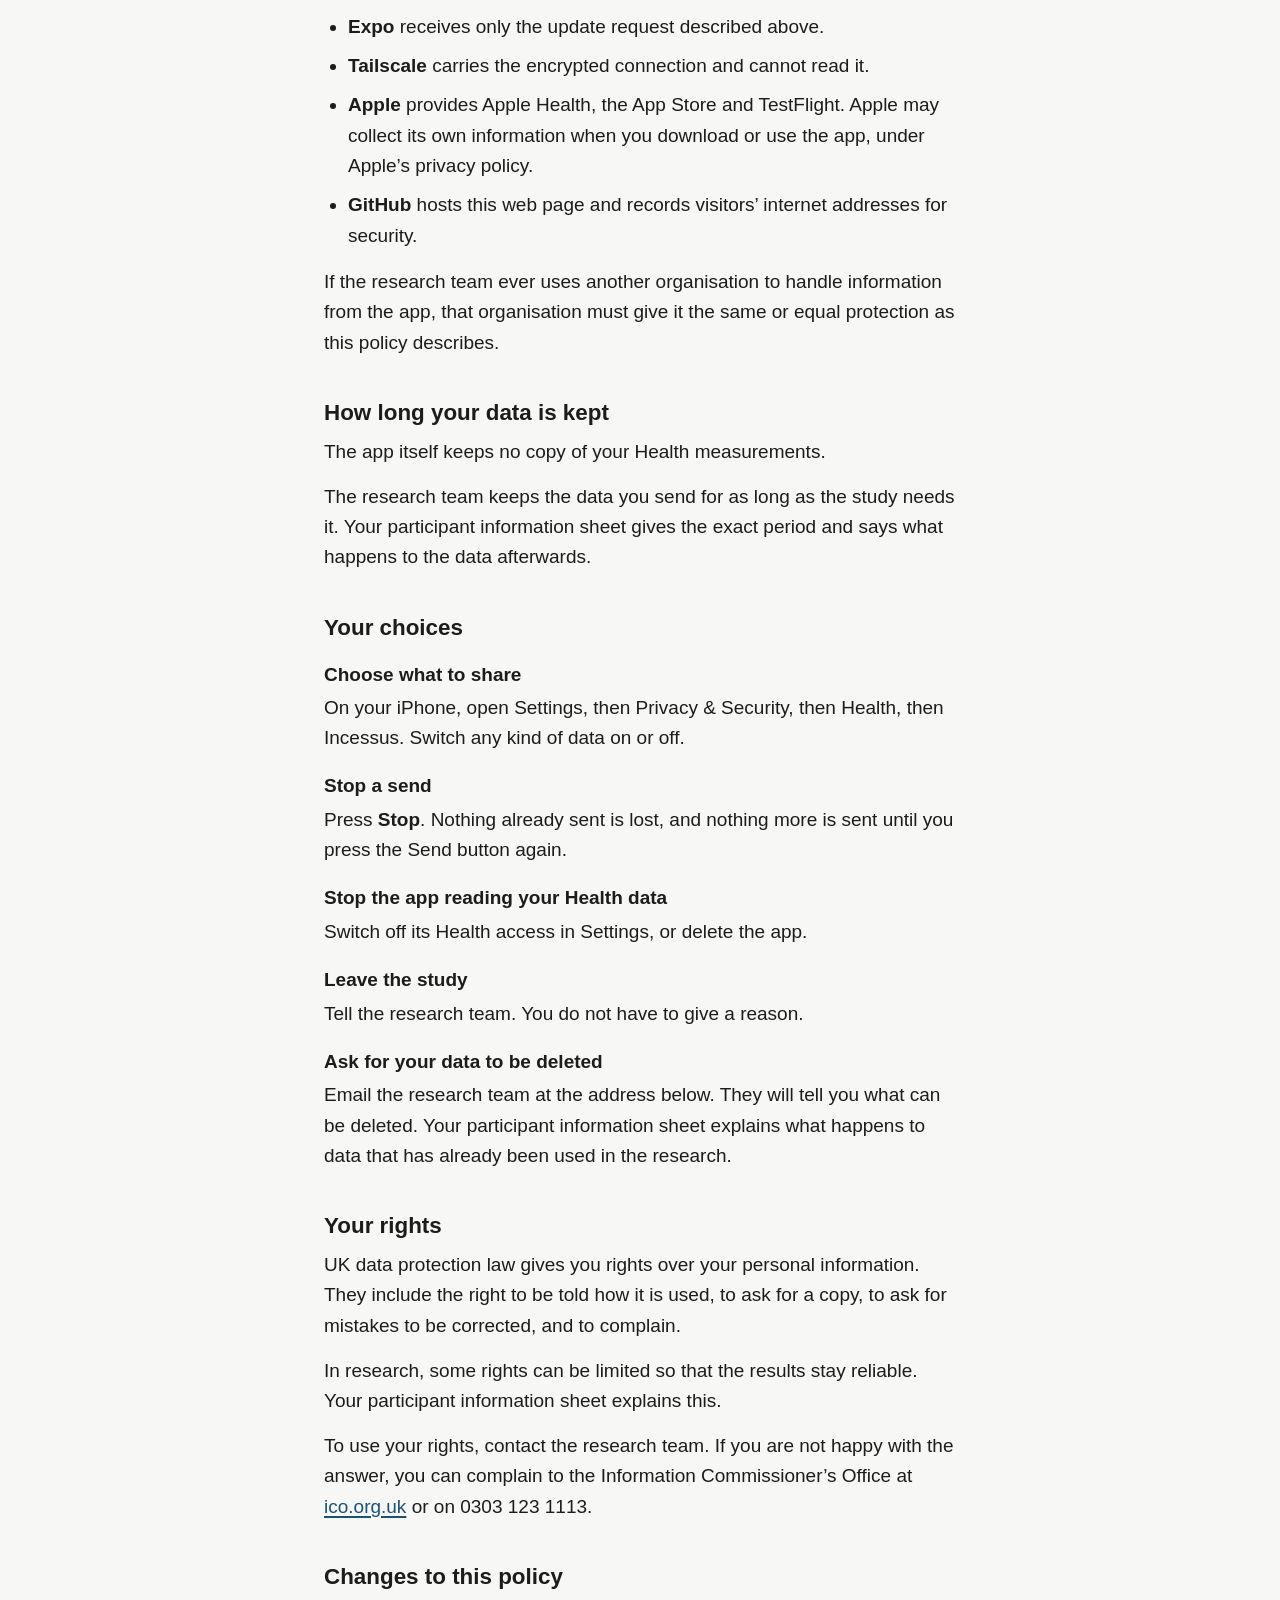
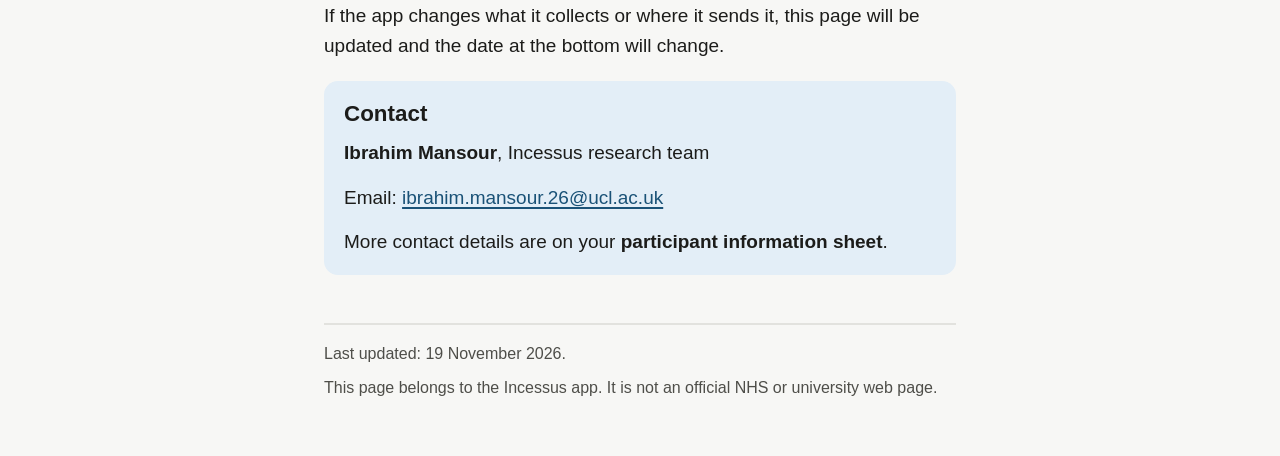
==== commit a283e267: "Privacy policy: protection by other organisations, test data Co-Authored-By: Claude Fable 5.2 <norep" ====
--- a/privacy.html
+++ b/privacy.html
@@ -45,7 +45,7 @@
 <h2>Who the app is for</h2>
 <p>The app is for <strong>adults</strong> who have agreed to take part in the study and have been given a study code by the research team. It is not meant for children.</p>
 <p>Without a study code, the app sends no Health data.</p>
-<p>Before the study opens to patients, members of the research team and their colleagues test the app with their own data, using test codes.</p>
+<p>Before the study opens to patients, members of the research team and their colleagues test the app with their own data, using test codes. Their test data is kept on the same hospital computer and is not part of the study’s data.</p>
 
 <h2>What the app collects</h2>
 
@@ -132,6 +132,7 @@
 <li><strong>Apple</strong> provides Apple Health, the App Store and TestFlight. Apple may collect its own information when you download or use the app, under Apple’s privacy policy.</li>
 <li><strong>GitHub</strong> hosts this web page and records visitors’ internet addresses for security.</li>
 </ul>
+<p>If the research team ever uses another organisation to handle information from the app, that organisation must give it the same or equal protection as this policy describes.</p>
 
 <h2>How long your data is kept</h2>
 <p>The app itself keeps no copy of your Health measurements.</p>
